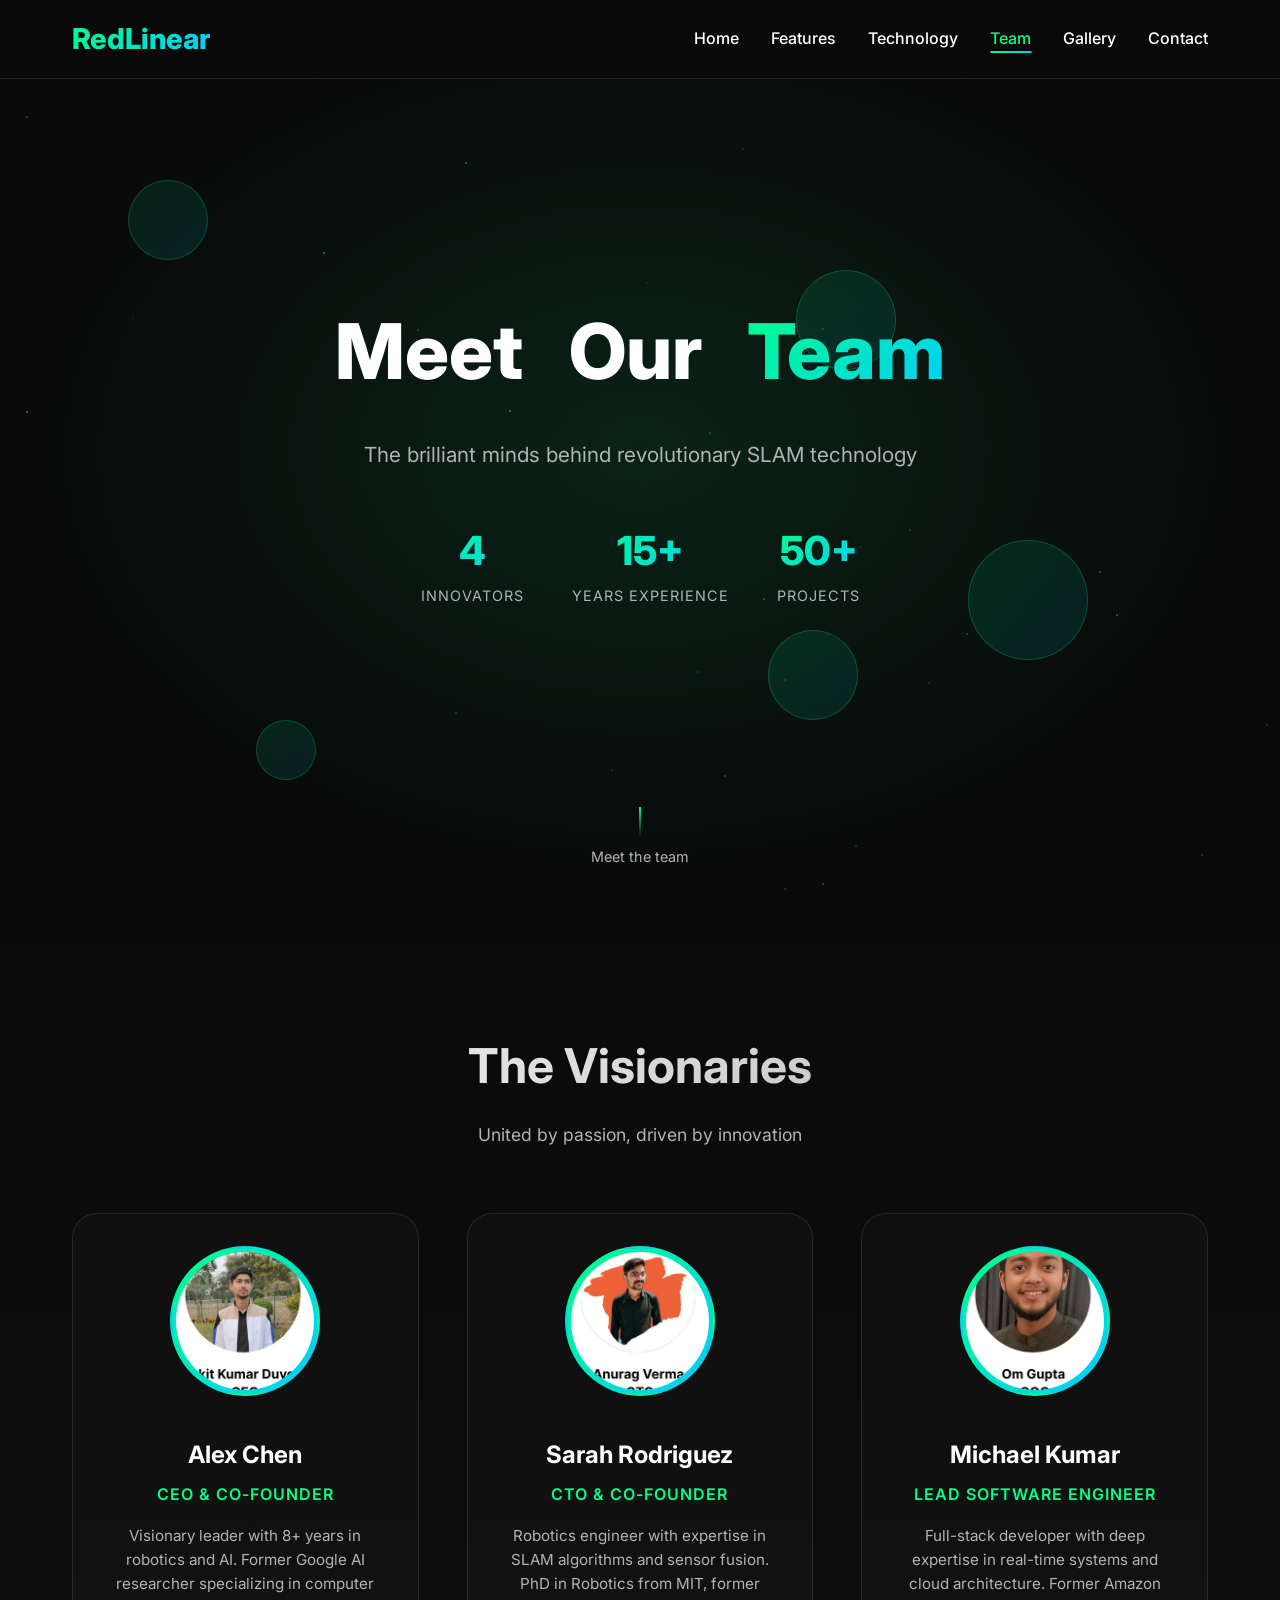
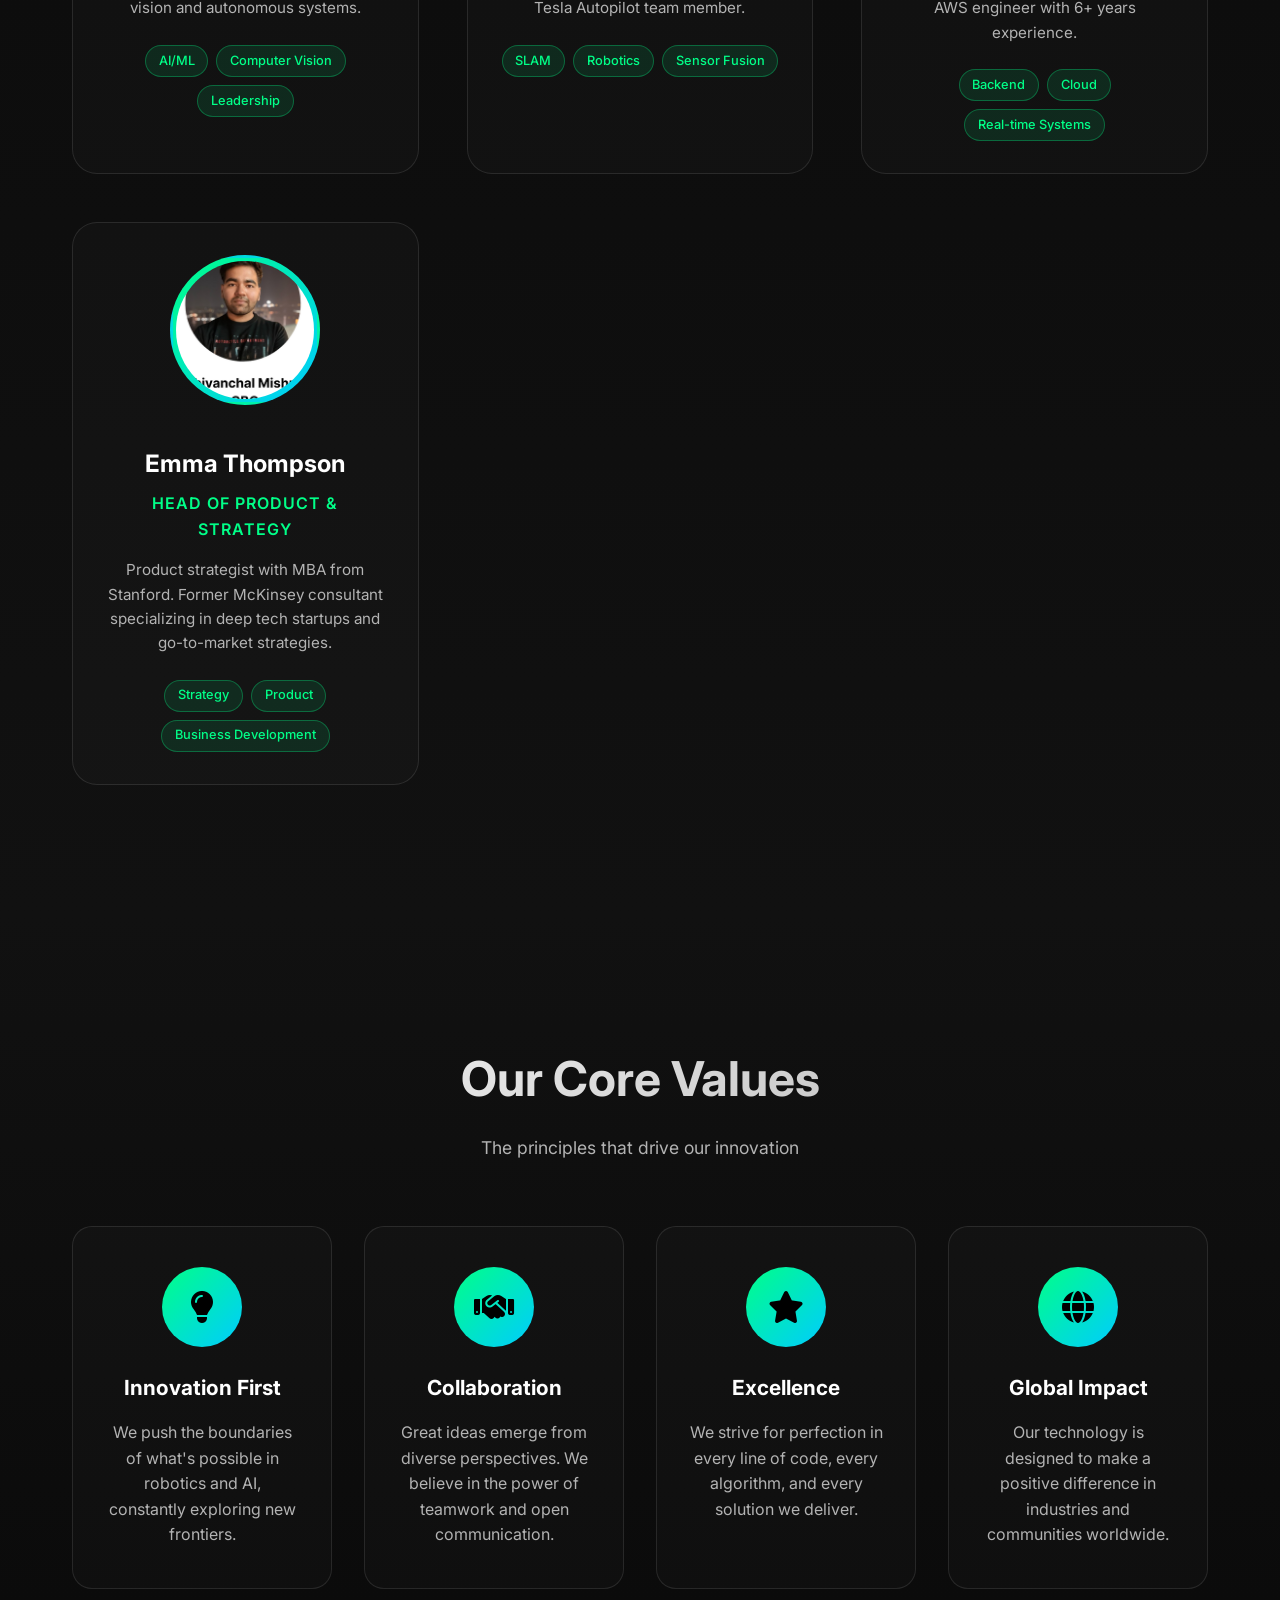
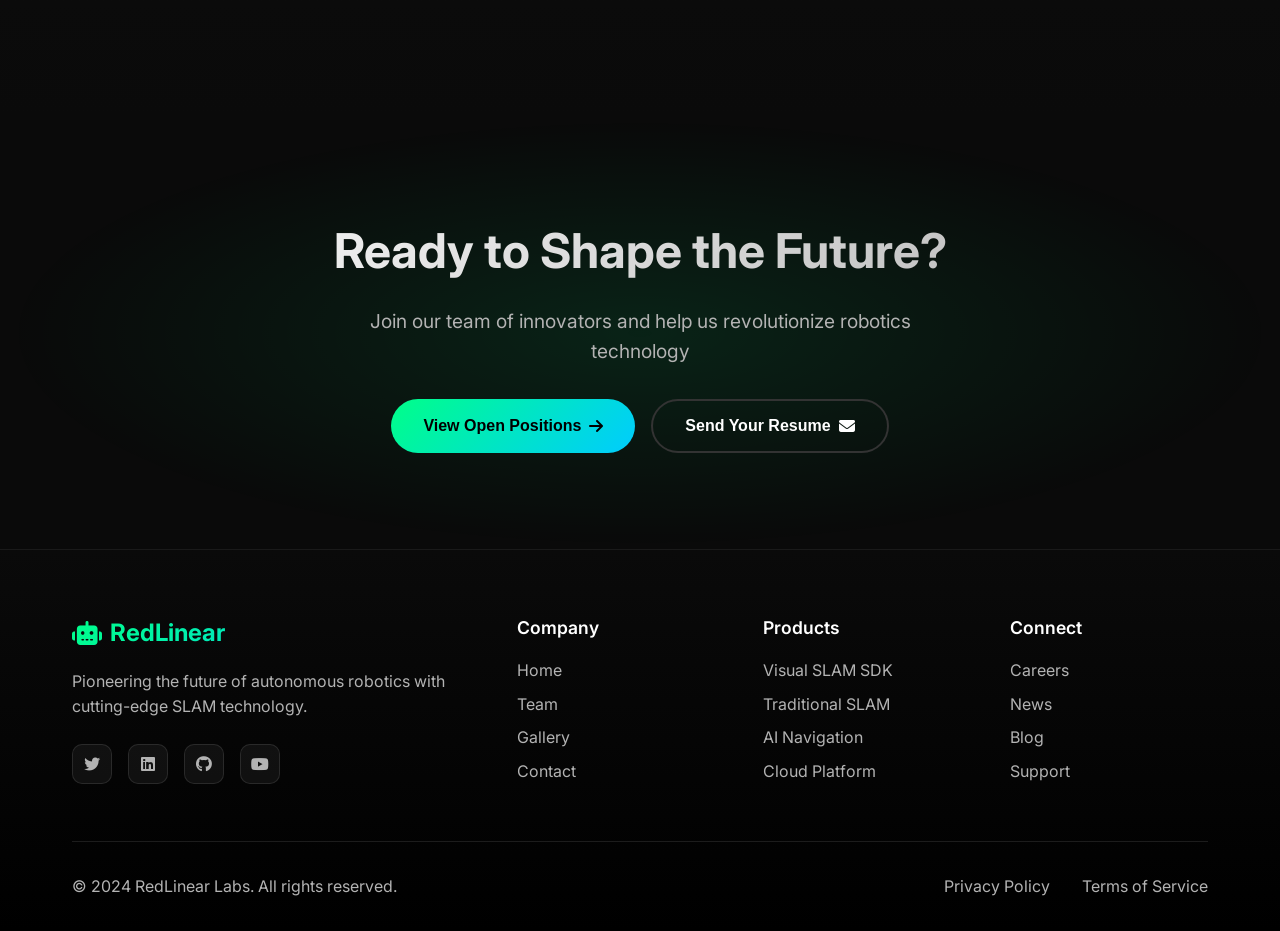
==== team.html @ 9c56c3aa "Add website" ====
<!DOCTYPE html>
<html lang="en">
<head>
    <meta charset="UTF-8">
    <meta name="viewport" content="width=device-width, initial-scale=1.0">
    <title>Our Team - RedLinear</title>
    <link rel="stylesheet" href="https://cdnjs.cloudflare.com/ajax/libs/font-awesome/6.4.0/css/all.min.css">
    <link href="https://fonts.googleapis.com/css2?family=Inter:wght@300;400;500;600;700;800&display=swap" rel="stylesheet">
    <link rel="stylesheet" href="./team-style.css">
</head>
<body>
    <!-- Navigation -->
    <nav class="navbar">
        <div class="nav-container">
            <div class="logo">
                RedLinear
            </div>
            <ul class="nav-menu">
                <li><a href="index.html">Home</a></li>
                <li><a href="index.html#features">Features</a></li>
                <li><a href="index.html#technology">Technology</a></li>
                <li><a href="team.html" class="active">Team</a></li>
                <li><a href="gallery.html">Gallery</a></li>
                <li><a href="index.html#contact">Contact</a></li>
            </ul>
            <div class="hamburger">
                <span></span>
                <span></span>
                <span></span>
            </div>
        </div>
    </nav>

    <!-- Hero Section -->
    <section class="team-hero">
        <div class="hero-background">
            <div class="floating-elements">
                <div class="element element-1"></div>
                <div class="element element-2"></div>
                <div class="element element-3"></div>
                <div class="element element-4"></div>
                <div class="element element-5"></div>
            </div>
        </div>
        <div class="container">
            <div class="hero-content">
                <h1 class="hero-title">
                    <span class="word">Meet</span>
                    <span class="word">Our</span>
                    <span class="word">Team</span>
                </h1>
                <p class="hero-subtitle">The brilliant minds behind revolutionary SLAM technology</p>
                <div class="hero-stats">
                    <div class="stat">
                        <span class="stat-number">4</span>
                        <span class="stat-label">Innovators</span>
                    </div>
                    <div class="stat">
                        <span class="stat-number">15+</span>
                        <span class="stat-label">Years Experience</span>
                    </div>
                    <div class="stat">
                        <span class="stat-number">50+</span>
                        <span class="stat-label">Projects</span>
                    </div>
                </div>
            </div>
        </div>
        <div class="scroll-indicator">
            <div class="scroll-line"></div>
            <span>Meet the team</span>
        </div>
    </section>

    <!-- Team Members Section -->
    <section class="team-members">
        <div class="container">
            <div class="section-header">
                <h2>The Visionaries</h2>
                <p>United by passion, driven by innovation</p>
            </div>

            <div class="team-grid">
                <!-- Team Member 1 -->
                <div class="member-card" data-member="1">
                    <div class="member-image">
                        <img src="./assets/Ankit.png" alt="Team Member 1">
                        <div class="member-overlay">
                            <div class="social-links">
                                <a href="#"><i class="fab fa-linkedin"></i></a>
                                <a href="#"><i class="fab fa-twitter"></i></a>
                                <a href="#"><i class="fab fa-github"></i></a>
                            </div>
                        </div>
                        <div class="floating-icons">
                            <i class="fas fa-code"></i>
                            <i class="fas fa-brain"></i>
                            <i class="fas fa-rocket"></i>
                        </div>
                    </div>
                    <div class="member-info">
                        <h3>Alex Chen</h3>
                        <p class="role">CEO & Co-Founder</p>
                        <p class="description">Visionary leader with 8+ years in robotics and AI. Former Google AI researcher specializing in computer vision and autonomous systems.</p>
                        <div class="skills">
                            <span class="skill">AI/ML</span>
                            <span class="skill">Computer Vision</span>
                            <span class="skill">Leadership</span>
                        </div>
                    </div>
                </div>

                <!-- Team Member 2 -->
                <div class="member-card" data-member="2">
                    <div class="member-image">
                        <img src="./assets/Anurag.png" alt="Team Member 2">
                        <div class="member-overlay">
                            <div class="social-links">
                                <a href="#"><i class="fab fa-linkedin"></i></a>
                                <a href="#"><i class="fab fa-twitter"></i></a>
                                <a href="#"><i class="fab fa-github"></i></a>
                            </div>
                        </div>
                        <div class="floating-icons">
                            <i class="fas fa-cogs"></i>
                            <i class="fas fa-microchip"></i>
                            <i class="fas fa-robot"></i>
                        </div>
                    </div>
                    <div class="member-info">
                        <h3>Sarah Rodriguez</h3>
                        <p class="role">CTO & Co-Founder</p>
                        <p class="description">Robotics engineer with expertise in SLAM algorithms and sensor fusion. PhD in Robotics from MIT, former Tesla Autopilot team member.</p>
                        <div class="skills">
                            <span class="skill">SLAM</span>
                            <span class="skill">Robotics</span>
                            <span class="skill">Sensor Fusion</span>
                        </div>
                    </div>
                </div>

                <!-- Team Member 3 -->
                <div class="member-card" data-member="3">
                    <div class="member-image">
                        <img src="./assets//om.png" alt="Team Member 3">
                        <div class="member-overlay">
                            <div class="social-links">
                                <a href="#"><i class="fab fa-linkedin"></i></a>
                                <a href="#"><i class="fab fa-twitter"></i></a>
                                <a href="#"><i class="fab fa-github"></i></a>
                            </div>
                        </div>
                        <div class="floating-icons">
                            <i class="fas fa-database"></i>
                            <i class="fas fa-cloud"></i>
                            <i class="fas fa-server"></i>
                        </div>
                    </div>
                    <div class="member-info">
                        <h3>Michael Kumar</h3>
                        <p class="role">Lead Software Engineer</p>
                        <p class="description">Full-stack developer with deep expertise in real-time systems and cloud architecture. Former Amazon AWS engineer with 6+ years experience.</p>
                        <div class="skills">
                            <span class="skill">Backend</span>
                            <span class="skill">Cloud</span>
                            <span class="skill">Real-time Systems</span>
                        </div>
                    </div>
                </div>

                <!-- Team Member 4 -->
                <div class="member-card" data-member="4">
                    <div class="member-image">
                        <img src="./assets/shivanchal.png" alt="Team Member 4">
                        <div class="member-overlay">
                            <div class="social-links">
                                <a href="#"><i class="fab fa-linkedin"></i></a>
                                <a href="#"><i class="fab fa-twitter"></i></a>
                                <a href="#"><i class="fab fa-github"></i></a>
                            </div>
                        </div>
                        <div class="floating-icons">
                            <i class="fas fa-chart-line"></i>
                            <i class="fas fa-users"></i>
                            <i class="fas fa-lightbulb"></i>
                        </div>
                    </div>
                    <div class="member-info">
                        <h3>Emma Thompson</h3>
                        <p class="role">Head of Product & Strategy</p>
                        <p class="description">Product strategist with MBA from Stanford. Former McKinsey consultant specializing in deep tech startups and go-to-market strategies.</p>
                        <div class="skills">
                            <span class="skill">Strategy</span>
                            <span class="skill">Product</span>
                            <span class="skill">Business Development</span>
                        </div>
                    </div>
                </div>
            </div>
        </div>
    </section>

    <!-- Team Values Section -->
    <section class="team-values">
        <div class="container">
            <div class="section-header">
                <h2>Our Core Values</h2>
                <p>The principles that drive our innovation</p>
            </div>
            
            <div class="values-grid">
                <div class="value-card">
                    <div class="value-icon">
                        <i class="fas fa-lightbulb"></i>
                    </div>
                    <h3>Innovation First</h3>
                    <p>We push the boundaries of what's possible in robotics and AI, constantly exploring new frontiers.</p>
                </div>
                
                <div class="value-card">
                    <div class="value-icon">
                        <i class="fas fa-handshake"></i>
                    </div>
                    <h3>Collaboration</h3>
                    <p>Great ideas emerge from diverse perspectives. We believe in the power of teamwork and open communication.</p>
                </div>
                
                <div class="value-card">
                    <div class="value-icon">
                        <i class="fas fa-star"></i>
                    </div>
                    <h3>Excellence</h3>
                    <p>We strive for perfection in every line of code, every algorithm, and every solution we deliver.</p>
                </div>
                
                <div class="value-card">
                    <div class="value-icon">
                        <i class="fas fa-globe"></i>
                    </div>
                    <h3>Global Impact</h3>
                    <p>Our technology is designed to make a positive difference in industries and communities worldwide.</p>
                </div>
            </div>
        </div>
    </section>

    <!-- Join Team Section -->
    <section class="join-team">
        <div class="container">
            <div class="join-content">
                <h2>Ready to Shape the Future?</h2>
                <p>Join our team of innovators and help us revolutionize robotics technology</p>
                <div class="join-buttons">
                    <button class="btn-primary">
                        <span>View Open Positions</span>
                        <i class="fas fa-arrow-right"></i>
                    </button>
                    <button class="btn-secondary">
                        <span>Send Your Resume</span>
                        <i class="fas fa-envelope"></i>
                    </button>
                </div>
            </div>
        </div>
    </section>

    <!-- Footer -->
    <footer class="footer">
        <div class="container">
            <div class="footer-content">
                <div class="footer-section">
                    <div class="footer-logo">
                        <i class="fas fa-robot"></i>
                        <span>RedLinear</span>
                    </div>
                    <p>Pioneering the future of autonomous robotics with cutting-edge SLAM technology.</p>
                    <div class="social-links">
                        <a href="#"><i class="fab fa-twitter"></i></a>
                        <a href="#"><i class="fab fa-linkedin"></i></a>
                        <a href="#"><i class="fab fa-github"></i></a>
                        <a href="#"><i class="fab fa-youtube"></i></a>
                    </div>
                </div>
                
                <div class="footer-section">
                    <h4>Company</h4>
                    <ul>
                        <li><a href="index.html">Home</a></li>
                        <li><a href="team.html">Team</a></li>
                        <li><a href="gallery.html">Gallery</a></li>
                        <li><a href="index.html#contact">Contact</a></li>
                    </ul>
                </div>
                
                <div class="footer-section">
                    <h4>Products</h4>
                    <ul>
                        <li><a href="#">Visual SLAM SDK</a></li>
                        <li><a href="#">Traditional SLAM</a></li>
                        <li><a href="#">AI Navigation</a></li>
                        <li><a href="#">Cloud Platform</a></li>
                    </ul>
                </div>
                
                <div class="footer-section">
                    <h4>Connect</h4>
                    <ul>
                        <li><a href="#">Careers</a></li>
                        <li><a href="#">News</a></li>
                        <li><a href="#">Blog</a></li>
                        <li><a href="#">Support</a></li>
                    </ul>
                </div>
            </div>
            
            <div class="footer-bottom">
                <p>&copy; 2024 RedLinear Labs. All rights reserved.</p>
                <div class="footer-links">
                    <a href="#">Privacy Policy</a>
                    <a href="#">Terms of Service</a>
                </div>
            </div>
        </div>
    </footer>

    <script src="./team-script.js"></script>
</body>
</html>
---- team-style.css ----
/* Reset and Base Styles */
* {
    margin: 0;
    padding: 0;
    box-sizing: border-box;
}

body {
    font-family: 'Inter', sans-serif;
    background: #0a0a0a;
    color: #ffffff;
    overflow-x: hidden;
    line-height: 1.6;
}

.container {
    max-width: 1200px;
    margin: 0 auto;
    padding: 0 2rem;
}

/* Navigation */
.navbar {
    position: fixed;
    top: 0;
    width: 100%;
    background: rgba(10, 10, 10, 0.95);
    backdrop-filter: blur(20px);
    z-index: 1000;
    padding: 1rem 0;
    transition: all 0.3s ease;
    border-bottom: 1px solid rgba(255, 255, 255, 0.1);
}

.nav-container {
    max-width: 1200px;
    margin: 0 auto;
    display: flex;
    justify-content: space-between;
    align-items: center;
    padding: 0 2rem;
}

.logo {
    font-size: 1.8rem;
    font-weight: 800;
    background: linear-gradient(135deg, #00ff88, #00ccff);
    -webkit-background-clip: text;
    -webkit-text-fill-color: transparent;
    background-clip: text;
    display: flex;
    align-items: center;
    gap: 0.5rem;
}

.nav-menu {
    display: flex;
    list-style: none;
    gap: 2rem;
}

.nav-menu a {
    color: #ffffff;
    text-decoration: none;
    font-weight: 500;
    transition: all 0.3s ease;
    position: relative;
}

.nav-menu a.active,
.nav-menu a:hover {
    color: #00ff88;
}

.nav-menu a::after {
    content: '';
    position: absolute;
    width: 0;
    height: 2px;
    bottom: -5px;
    left: 50%;
    background: linear-gradient(135deg, #00ff88, #00ccff);
    transition: all 0.3s ease;
    transform: translateX(-50%);
}

.nav-menu a.active::after,
.nav-menu a:hover::after {
    width: 100%;
}

.hamburger {
    display: none;
    flex-direction: column;
    cursor: pointer;
}

.hamburger span {
    width: 25px;
    height: 3px;
    background: #ffffff;
    margin: 3px 0;
    transition: 0.3s;
}

/* Team Hero Section */
.team-hero {
    min-height: 100vh;
    display: flex;
    align-items: center;
    position: relative;
    overflow: hidden;
    background: radial-gradient(ellipse at center, rgba(0, 255, 136, 0.1) 0%, transparent 70%);
}

.hero-background {
    position: absolute;
    top: 0;
    left: 0;
    width: 100%;
    height: 100%;
    z-index: -1;
}

.floating-elements {
    position: relative;
    width: 100%;
    height: 100%;
}

.element {
    position: absolute;
    background: linear-gradient(135deg, rgba(0, 255, 136, 0.1), rgba(0, 204, 255, 0.1));
    border: 1px solid rgba(0, 255, 136, 0.2);
    border-radius: 50%;
    animation: float 8s ease-in-out infinite;
}

.element-1 {
    width: 80px;
    height: 80px;
    top: 20%;
    left: 10%;
    animation-delay: 0s;
}

.element-2 {
    width: 120px;
    height: 120px;
    top: 60%;
    right: 15%;
    animation-delay: 2s;
}

.element-3 {
    width: 60px;
    height: 60px;
    top: 80%;
    left: 20%;
    animation-delay: 4s;
}

.element-4 {
    width: 100px;
    height: 100px;
    top: 30%;
    right: 30%;
    animation-delay: 1s;
}

.element-5 {
    width: 90px;
    height: 90px;
    top: 70%;
    left: 60%;
    animation-delay: 3s;
}

@keyframes float {
    0%, 100% { 
        transform: translateY(0px) rotate(0deg);
        opacity: 0.5;
    }
    50% { 
        transform: translateY(-30px) rotate(180deg);
        opacity: 0.8;
    }
}

.hero-content {
    text-align: center;
    z-index: 1;
}

.hero-title {
    font-size: clamp(3rem, 6vw, 5rem);
    font-weight: 800;
    margin-bottom: 1.5rem;
    perspective: 1000px;
}

.word {
    display: inline-block;
    margin: 0 0.2em;
    transform: rotateX(90deg);
    animation: flipIn 0.8s ease forwards;
}

.word:nth-child(1) { animation-delay: 0.2s; }
.word:nth-child(2) { animation-delay: 0.4s; }
.word:nth-child(3) { 
    animation-delay: 0.6s;
    background: linear-gradient(135deg, #00ff88, #00ccff);
    -webkit-background-clip: text;
    -webkit-text-fill-color: transparent;
    background-clip: text;
}

@keyframes flipIn {
    0% {
        transform: rotateX(90deg);
        opacity: 0;
    }
    100% {
        transform: rotateX(0deg);
        opacity: 1;
    }
}

.hero-subtitle {
    font-size: 1.3rem;
    color: #b3b3b3;
    margin-bottom: 3rem;
    opacity: 0;
    animation: slideUp 0.8s ease 1s forwards;
}

@keyframes slideUp {
    from {
        opacity: 0;
        transform: translateY(30px);
    }
    to {
        opacity: 1;
        transform: translateY(0);
    }
}

.hero-stats {
    display: flex;
    justify-content: center;
    gap: 3rem;
    margin-top: 2rem;
}

.stat {
    text-align: center;
    opacity: 0;
    animation: popIn 0.6s ease forwards;
}

.stat:nth-child(1) { animation-delay: 1.2s; }
.stat:nth-child(2) { animation-delay: 1.4s; }
.stat:nth-child(3) { animation-delay: 1.6s; }

@keyframes popIn {
    0% {
        opacity: 0;
        transform: scale(0.5);
    }
    70% {
        transform: scale(1.1);
    }
    100% {
        opacity: 1;
        transform: scale(1);
    }
}

.stat-number {
    display: block;
    font-size: 2.5rem;
    font-weight: 800;
    background: linear-gradient(135deg, #00ff88, #00ccff);
    -webkit-background-clip: text;
    -webkit-text-fill-color: transparent;
    background-clip: text;
}

.stat-label {
    color: #b3b3b3;
    font-size: 0.9rem;
    text-transform: uppercase;
    letter-spacing: 1px;
}

.scroll-indicator {
    position: absolute;
    bottom: 2rem;
    left: 50%;
    transform: translateX(-50%);
    display: flex;
    flex-direction: column;
    align-items: center;
    gap: 0.5rem;
    color: #b3b3b3;
    font-size: 0.9rem;
}

.scroll-line {
    width: 2px;
    height: 30px;
    background: linear-gradient(to bottom, #00ff88, transparent);
    animation: scrollPulse 2s ease-in-out infinite;
}

@keyframes scrollPulse {
    0%, 100% { opacity: 0.3; transform: scaleY(1); }
    50% { opacity: 1; transform: scaleY(1.2); }
}

/* Section Headers */
.section-header {
    text-align: center;
    margin-bottom: 4rem;
}

.section-header h2 {
    font-size: clamp(2rem, 4vw, 3rem);
    font-weight: 700;
    margin-bottom: 1rem;
    background: linear-gradient(135deg, #ffffff, #b3b3b3);
    -webkit-background-clip: text;
    -webkit-text-fill-color: transparent;
    background-clip: text;
}

.section-header p {
    font-size: 1.1rem;
    color: #b3b3b3;
    max-width: 600px;
    margin: 0 auto;
}

/* Team Members Section */
.team-members {
    padding: 8rem 0;
    background: linear-gradient(180deg, #0a0a0a 0%, #111111 100%);
}

.team-grid {
    display: grid;
    grid-template-columns: repeat(auto-fit, minmax(300px, 1fr));
    gap: 3rem;
}

.member-card {
    background: rgba(255, 255, 255, 0.02);
    border: 1px solid rgba(255, 255, 255, 0.1);
    border-radius: 25px;
    padding: 2rem;
    position: relative;
    overflow: hidden;
    transition: all 0.5s ease;
    cursor: pointer;
    transform: translateY(0);
}

.member-card::before {
    content: '';
    position: absolute;
    top: 0;
    left: 0;
    right: 0;
    bottom: 0;
    background: linear-gradient(135deg, rgba(0, 255, 136, 0.1), rgba(0, 204, 255, 0.1));
    opacity: 0;
    transition: opacity 0.5s ease;
    z-index: 1;
}

.member-card:hover::before {
    opacity: 1;
}

.member-card:hover {
    transform: translateY(-20px) rotateY(5deg);
    border-color: rgba(0, 255, 136, 0.3);
    box-shadow: 0 25px 80px rgba(0, 255, 136, 0.2);
}

.member-image {
    position: relative;
    text-align: center;
    margin-bottom: 2rem;
    z-index: 2;
}

.member-image img {
    width: 150px;
    height: 150px;
    border-radius: 50%;
    object-fit: cover;
    border: 3px solid transparent;
    background: linear-gradient(135deg, #00ff88, #00ccff);
    padding: 3px;
    transition: all 0.5s ease;
}

.member-card:hover .member-image img {
    transform: scale(1.1) rotate(5deg);
}

.member-overlay {
    position: absolute;
    top: 50%;
    left: 50%;
    transform: translate(-50%, -50%);
    width: 150px;
    height: 150px;
    background: rgba(0, 0, 0, 0.8);
    border-radius: 50%;
    display: flex;
    align-items: center;
    justify-content: center;
    opacity: 0;
    transition: all 0.3s ease;
}

.member-card:hover .member-overlay {
    opacity: 1;
}

.social-links {
    display: flex;
    gap: 1rem;
}

.social-links a {
    width: 40px;
    height: 40px;
    background: rgba(255, 255, 255, 0.1);
    border: 1px solid rgba(255, 255, 255, 0.2);
    border-radius: 50%;
    display: flex;
    align-items: center;
    justify-content: center;
    color: #ffffff;
    text-decoration: none;
    transition: all 0.3s ease;
    transform: scale(0);
    animation: popInSocial 0.3s ease forwards;
}

.social-links a:nth-child(1) { animation-delay: 0.1s; }
.social-links a:nth-child(2) { animation-delay: 0.2s; }
.social-links a:nth-child(3) { animation-delay: 0.3s; }

@keyframes popInSocial {
    to { transform: scale(1); }
}

.social-links a:hover {
    background: linear-gradient(135deg, #00ff88, #00ccff);
    color: #000;
    transform: scale(1.1);
}

.floating-icons {
    position: absolute;
    top: 0;
    left: 0;
    width: 100%;
    height: 100%;
    pointer-events: none;
}

.floating-icons i {
    position: absolute;
    color: rgba(0, 255, 136, 0.3);
    font-size: 1.2rem;
    opacity: 0;
    transition: all 0.5s ease;
}

.floating-icons i:nth-child(1) {
    top: 20%;
    left: 20%;
    animation: floatIcon 3s ease-in-out infinite;
}

.floating-icons i:nth-child(2) {
    top: 30%;
    right: 15%;
    animation: floatIcon 3s ease-in-out infinite 1s;
}

.floating-icons i:nth-child(3) {
    bottom: 25%;
    left: 15%;
    animation: floatIcon 3s ease-in-out infinite 2s;
}

.member-card:hover .floating-icons i {
    opacity: 1;
}

@keyframes floatIcon {
    0%, 100% { transform: translateY(0px); }
    50% { transform: translateY(-10px); }
}

.member-info {
    text-align: center;
    position: relative;
    z-index: 2;
}

.member-info h3 {
    font-size: 1.5rem;
    font-weight: 700;
    margin-bottom: 0.5rem;
    color: #ffffff;
}

.role {
    font-size: 1rem;
    color: #00ff88;
    font-weight: 600;
    margin-bottom: 1rem;
    text-transform: uppercase;
    letter-spacing: 1px;
}

.description {
    color: #b3b3b3;
    line-height: 1.6;
    margin-bottom: 1.5rem;
    font-size: 0.95rem;
}

.skills {
    display: flex;
    flex-wrap: wrap;
    gap: 0.5rem;
    justify-content: center;
}

.skill {
    background: rgba(0, 255, 136, 0.1);
    border: 1px solid rgba(0, 255, 136, 0.3);
    color: #00ff88;
    padding: 0.3rem 0.8rem;
    border-radius: 20px;
    font-size: 0.8rem;
    font-weight: 500;
    transition: all 0.3s ease;
}

.member-card:hover .skill {
    background: rgba(0, 255, 136, 0.2);
    transform: translateY(-2px);
}

/* Team Values Section */
.team-values {
    padding: 8rem 0;
    background: linear-gradient(180deg, #111111 0%, #0a0a0a 100%);
}

.values-grid {
    display: grid;
    grid-template-columns: repeat(auto-fit, minmax(250px, 1fr));
    gap: 2rem;
}

.value-card {
    background: rgba(255, 255, 255, 0.02);
    border: 1px solid rgba(255, 255, 255, 0.1);
    border-radius: 20px;
    padding: 2.5rem 2rem;
    text-align: center;
    position: relative;
    overflow: hidden;
    transition: all 0.5s ease;
    cursor: pointer;
}

.value-card::before {
    content: '';
    position: absolute;
    top: 0;
    left: -100%;
    width: 100%;
    height: 100%;
    background: linear-gradient(90deg, transparent, rgba(0, 255, 136, 0.1), transparent);
    transition: left 0.8s ease;
}

.value-card:hover::before {
    left: 100%;
}

.value-card:hover {
    transform: translateY(-10px) scale(1.02);
    border-color: rgba(0, 255, 136, 0.3);
    box-shadow: 0 20px 60px rgba(0, 255, 136, 0.15);
}

.value-icon {
    width: 80px;
    height: 80px;
    background: linear-gradient(135deg, #00ff88, #00ccff);
    border-radius: 50%;
    display: flex;
    align-items: center;
    justify-content: center;
    margin: 0 auto 1.5rem;
    transition: all 0.5s ease;
    position: relative;
    z-index: 2;
}

.value-card:hover .value-icon {
    transform: rotateY(360deg) scale(1.1);
}

.value-icon i {
    font-size: 2rem;
    color: #000;
}

.value-card h3 {
    font-size: 1.3rem;
    font-weight: 700;
    margin-bottom: 1rem;
    color: #ffffff;
    position: relative;
    z-index: 2;
}

.value-card p {
    color: #b3b3b3;
    line-height: 1.6;
    position: relative;
    z-index: 2;
}

/* Join Team Section */
.join-team {
    padding: 6rem 0;
    background: radial-gradient(ellipse at center, rgba(0, 255, 136, 0.1) 0%, transparent 70%);
    text-align: center;
}

.join-content h2 {
    font-size: clamp(2rem, 4vw, 3rem);
    font-weight: 700;
    margin-bottom: 1rem;
    background: linear-gradient(135deg, #ffffff, #b3b3b3);
    -webkit-background-clip: text;
    -webkit-text-fill-color: transparent;
    background-clip: text;
}

.join-content p {
    font-size: 1.2rem;
    color: #b3b3b3;
    margin-bottom: 2rem;
    max-width: 600px;
    margin-left: auto;
    margin-right: auto;
}

.join-buttons {
    display: flex;
    gap: 1rem;
    justify-content: center;
    flex-wrap: wrap;
}

.btn-primary, .btn-secondary {
    padding: 1rem 2rem;
    border: none;
    border-radius: 50px;
    font-size: 1rem;
    font-weight: 600;
    cursor: pointer;
    display: flex;
    align-items: center;
    gap: 0.5rem;
    transition: all 0.3s ease;
    position: relative;
    overflow: hidden;
}

.btn-primary {
    background: linear-gradient(135deg, #00ff88, #00ccff);
    color: #000;
}

.btn-primary::before {
    content: '';
    position: absolute;
    top: 0;
    left: -100%;
    width: 100%;
    height: 100%;
    background: linear-gradient(135deg, #00ccff, #00ff88);
    transition: left 0.3s ease;
    z-index: -1;
}

.btn-primary:hover::before {
    left: 0;
}

.btn-primary:hover {
    transform: translateY(-3px) scale(1.05);
}

.btn-secondary {
    background: transparent;
    border: 2px solid #333;
    color: #ffffff;
}

.btn-secondary:hover {
    border-color: #00ff88;
    transform: translateY(-3px) scale(1.05);
    box-shadow: 0 10px 30px rgba(0, 255, 136, 0.3);
}

/* Footer */
.footer {
    background: linear-gradient(180deg, #0a0a0a 0%, #000000 100%);
    padding: 4rem 0 2rem;
    border-top: 1px solid rgba(255, 255, 255, 0.1);
}

.footer-content {
    display: grid;
    grid-template-columns: 2fr 1fr 1fr 1fr;
    gap: 3rem;
    margin-bottom: 3rem;
}

.footer-logo {
    display: flex;
    align-items: center;
    gap: 0.5rem;
    font-size: 1.5rem;
    font-weight: 700;
    background: linear-gradient(135deg, #00ff88, #00ccff);
    -webkit-background-clip: text;
    -webkit-text-fill-color: transparent;
    background-clip: text;
    margin-bottom: 1rem;
}

.footer-section p {
    color: #b3b3b3;
    line-height: 1.6;
    margin-bottom: 1.5rem;
}

.footer-section h4 {
    font-size: 1.1rem;
    font-weight: 600;
    margin-bottom: 1rem;
    color: #ffffff;
}

.footer-section ul {
    list-style: none;
}

.footer-section ul li {
    margin-bottom: 0.5rem;
}

.footer-section ul li a {
    color: #b3b3b3;
    text-decoration: none;
    transition: color 0.3s ease;
}

.footer-section ul li a:hover {
    color: #00ff88;
}

.social-links {
    display: flex;
    gap: 1rem;
}

.footer .social-links a {
    width: 40px;
    height: 40px;
    background: rgba(255, 255, 255, 0.05);
    border: 1px solid rgba(255, 255, 255, 0.1);
    border-radius: 10px;
    display: flex;
    align-items: center;
    justify-content: center;
    color: #b3b3b3;
    text-decoration: none;
    transition: all 0.3s ease;
}

.footer .social-links a:hover {
    background: rgba(0, 255, 136, 0.1);
    border-color: #00ff88;
    color: #00ff88;
    transform: translateY(-2px);
}

.footer-bottom {
    border-top: 1px solid rgba(255, 255, 255, 0.1);
    padding-top: 2rem;
    display: flex;
    justify-content: space-between;
    align-items: center;
    color: #b3b3b3;
}

.footer-links {
    display: flex;
    gap: 2rem;
}

.footer-links a {
    color: #b3b3b3;
    text-decoration: none;
    transition: color 0.3s ease;
}

.footer-links a:hover {
    color: #00ff88;
}

/* Responsive Design */
@media (max-width: 768px) {
    .nav-menu {
        display: none;
        position: fixed;
        top: 70px;
        left: 0;
        width: 100%;
        height: calc(100vh - 70px);
        background: rgba(10, 10, 10, 0.98);
        backdrop-filter: blur(20px);
        flex-direction: column;
        justify-content: start;
        align-items: center;
        padding-top: 2rem;
    }
    
    .nav-menu.active {
        display: flex;
    }
    
    .nav-menu li {
        margin: 1rem 0;
    }
    
    .hamburger {
        display: flex;
    }
    
    .hamburger.active span:nth-child(1) {
        transform: rotate(-45deg) translate(-5px, 6px);
    }
    
    .hamburger.active span:nth-child(2) {
        opacity: 0;
    }
    
    .hamburger.active span:nth-child(3) {
        transform: rotate(45deg) translate(-5px, -6px);
    }
    
    .hero-stats {
        flex-direction: column;
        gap: 1.5rem;
    }
    
    .team-grid {
        grid-template-columns: 1fr;
    }
    
    .values-grid {
        grid-template-columns: 1fr;
    }
    
    .join-buttons {
        flex-direction: column;
        align-items: center;
    }
    
    .footer-content {
        grid-template-columns: 1fr;
        text-align: center;
    }
    
    .footer-bottom {
        flex-direction: column;
        gap: 1rem;
        text-align: center;
    }
}

@media (max-width: 480px) {
    .container {
        padding: 0 1rem;
    }
    
    .nav-container {
        padding: 0 1rem;
    }
    
    .member-card {
        padding: 1.5rem;
    }
    
    .value-card {
        padding: 2rem 1.5rem;
    }
}

/* Custom Animations */
.animate-in {
    opacity: 0;
    transform: translateY(30px);
    transition: all 0.6s ease;
}

.animate-in.visible {
    opacity: 1;
    transform: translateY(0);
}

.bounce-in {
    animation: bounceIn 0.8s ease;
}

@keyframes bounceIn {
    0% {
        opacity: 0;
        transform: scale(0.3);
    }
    50% {
        opacity: 1;
        transform: scale(1.05);
    }
    70% {
        transform: scale(0.9);
    }
    100% {
        opacity: 1;
        transform: scale(1);
    }
}

.slide-in-left {
    opacity: 0;
    transform: translateX(-50px);
    transition: all 0.6s ease;
}

.slide-in-left.visible {
    opacity: 1;
    transform: translateX(0);
}

.slide-in-right {
    opacity: 0;
    transform: translateX(50px);
    transition: all 0.6s ease;
}

.slide-in-right.visible {
    opacity: 1;
    transform: translateX(0);
}

.rotate-in {
    opacity: 0;
    transform: rotate(-180deg) scale(0.5);
    transition: all 0.8s ease;
}

.rotate-in.visible {
    opacity: 1;
    transform: rotate(0deg) scale(1);
}
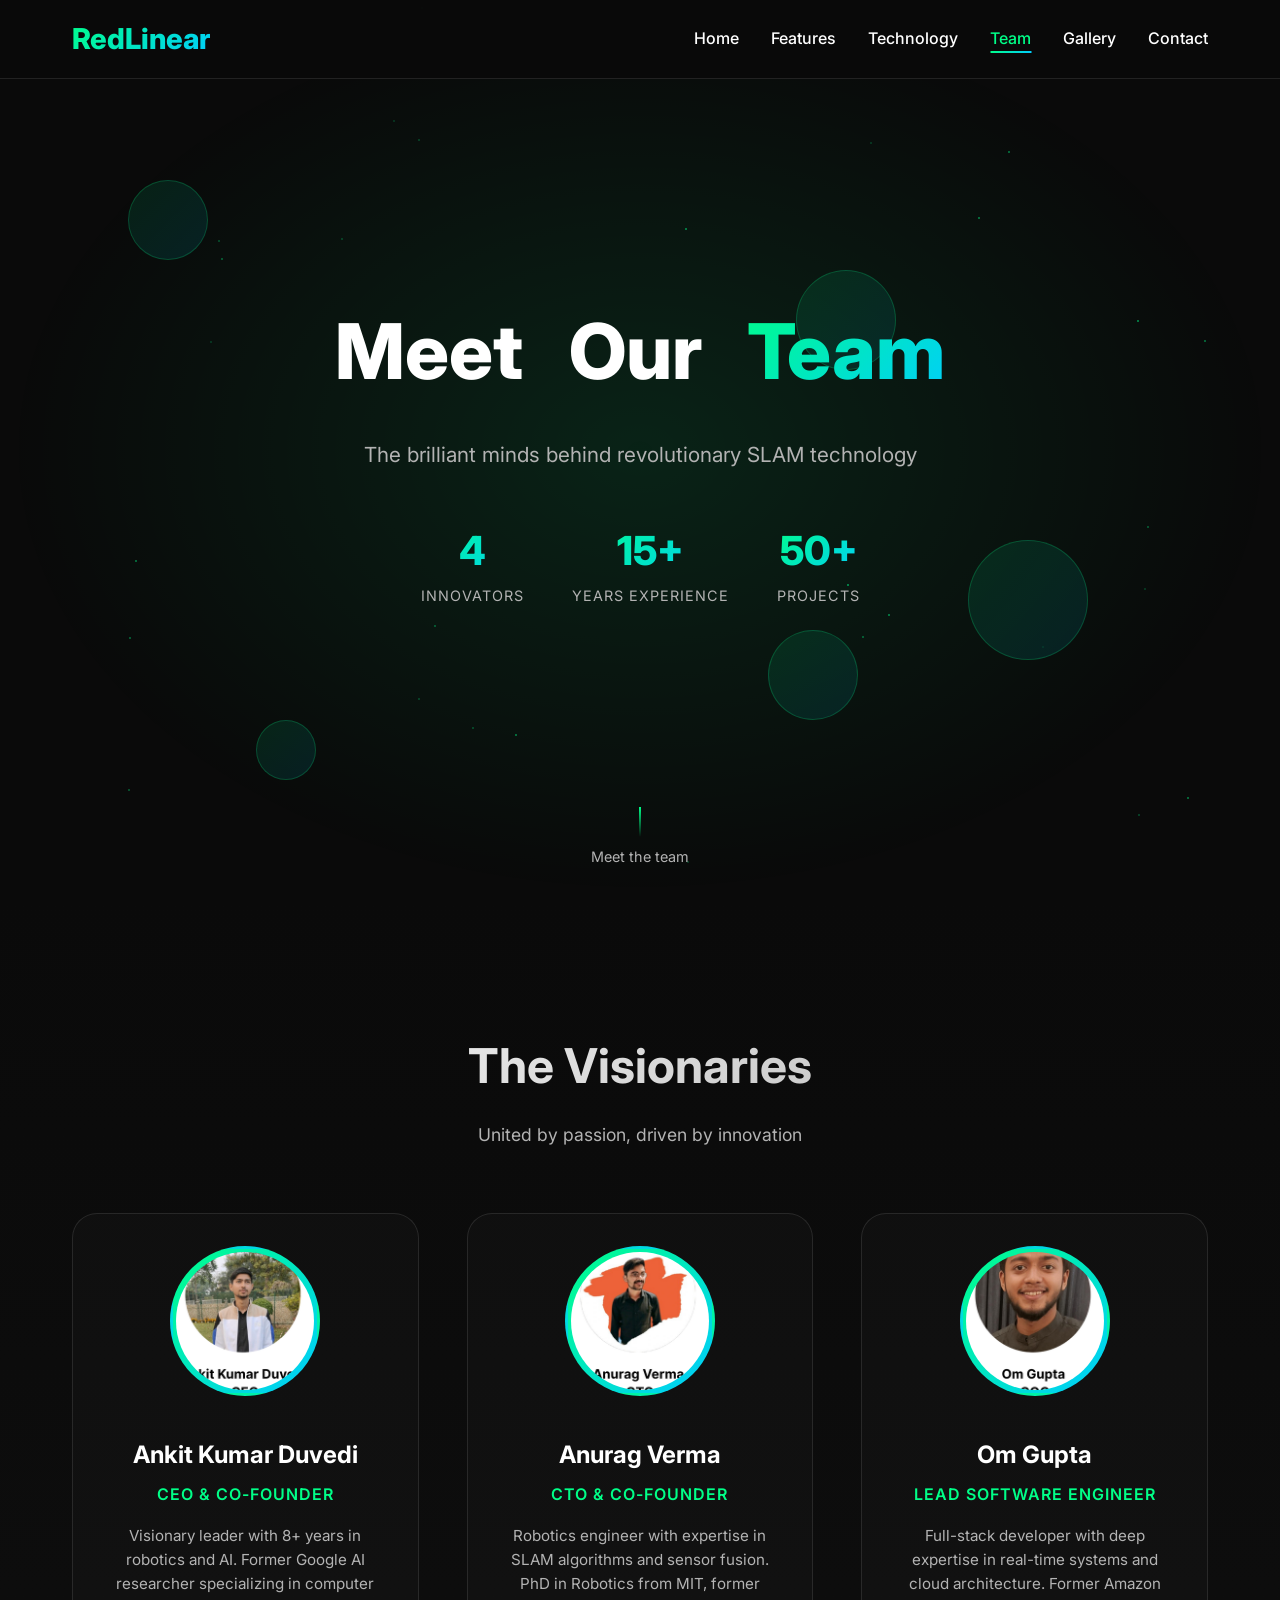
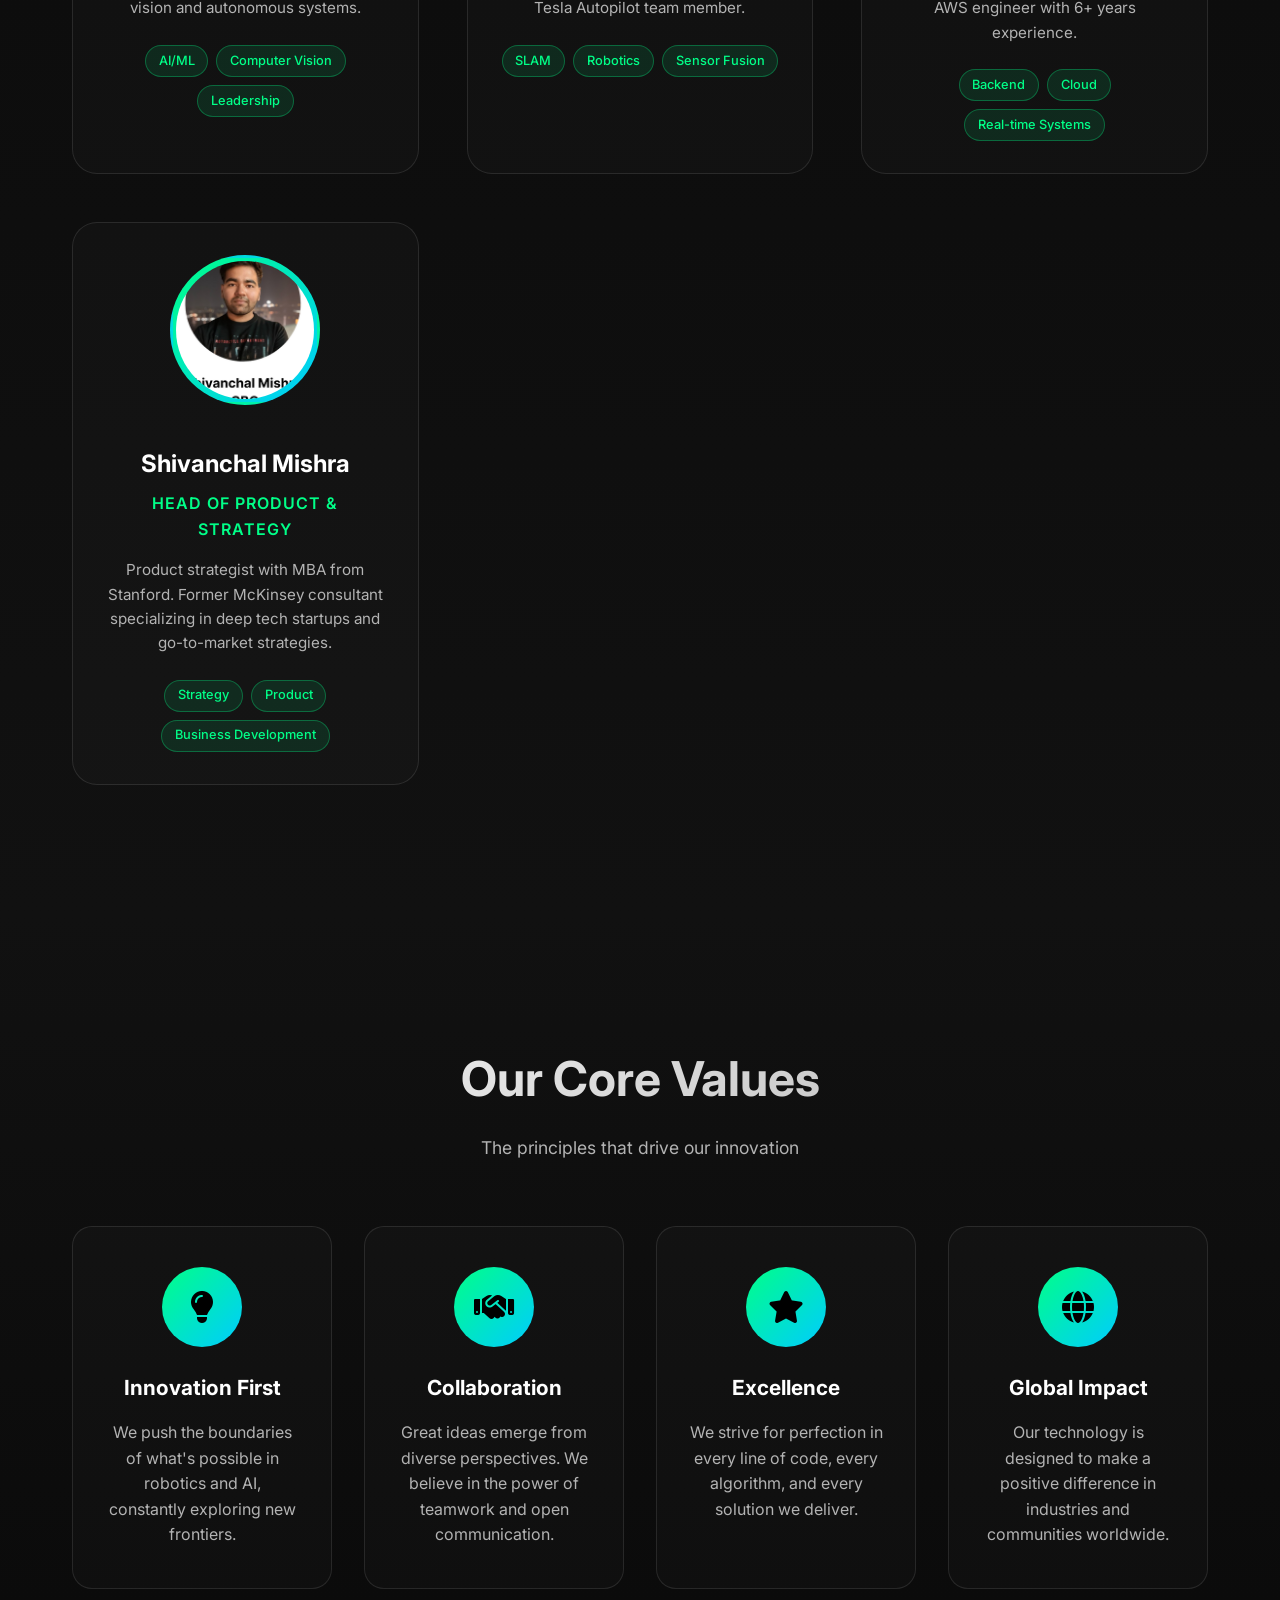
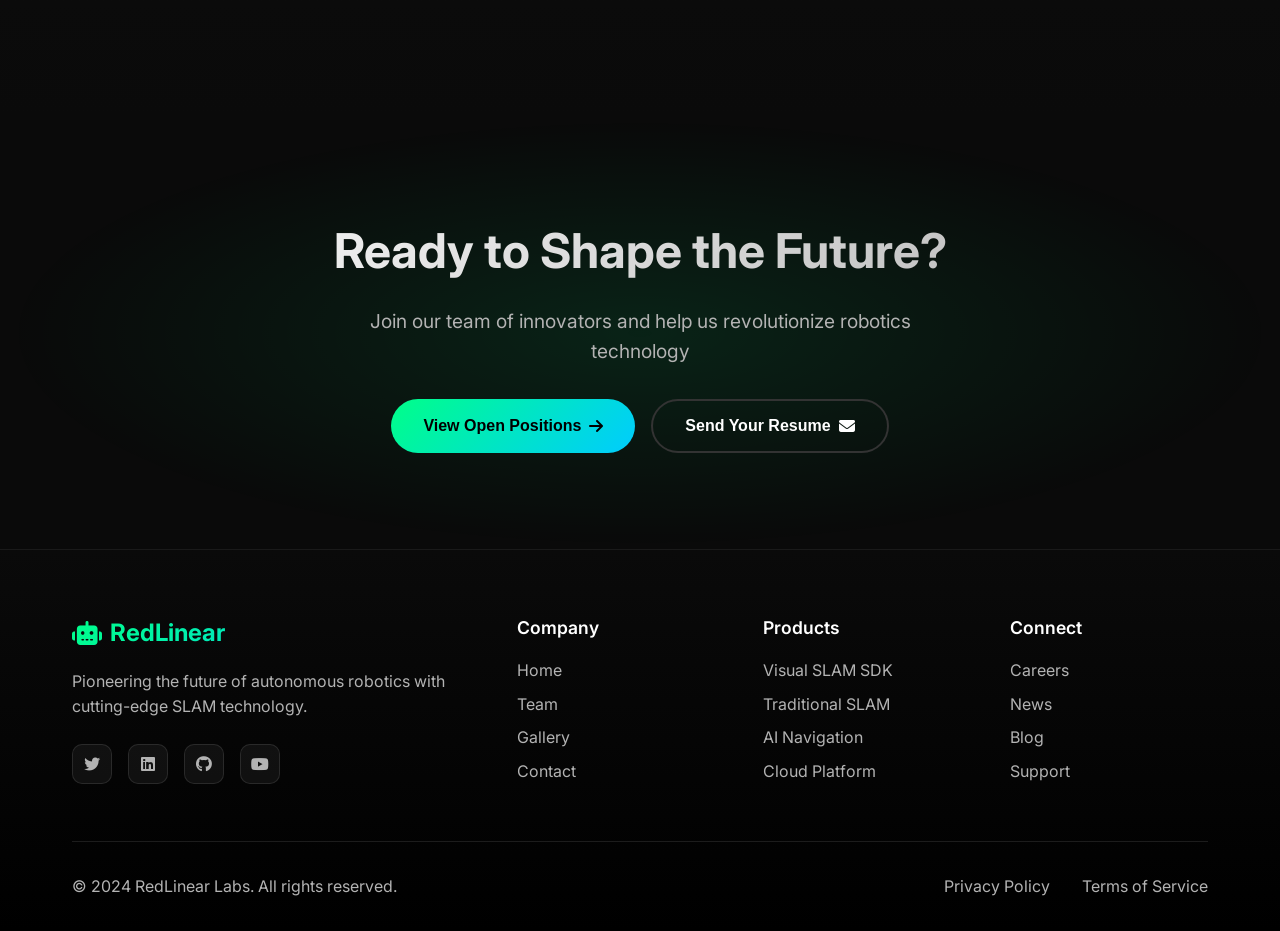
==== commit 240dfaaf: "Add website" ====
--- a/team.html
+++ b/team.html
@@ -99,7 +99,7 @@
                         </div>
                     </div>
                     <div class="member-info">
-                        <h3>Alex Chen</h3>
+                        <h3>Ankit Kumar Duvedi</h3>
                         <p class="role">CEO & Co-Founder</p>
                         <p class="description">Visionary leader with 8+ years in robotics and AI. Former Google AI researcher specializing in computer vision and autonomous systems.</p>
                         <div class="skills">
@@ -128,7 +128,7 @@
                         </div>
                     </div>
                     <div class="member-info">
-                        <h3>Sarah Rodriguez</h3>
+                        <h3>Anurag Verma</h3>
                         <p class="role">CTO & Co-Founder</p>
                         <p class="description">Robotics engineer with expertise in SLAM algorithms and sensor fusion. PhD in Robotics from MIT, former Tesla Autopilot team member.</p>
                         <div class="skills">
@@ -157,7 +157,7 @@
                         </div>
                     </div>
                     <div class="member-info">
-                        <h3>Michael Kumar</h3>
+                        <h3>Om Gupta</h3>
                         <p class="role">Lead Software Engineer</p>
                         <p class="description">Full-stack developer with deep expertise in real-time systems and cloud architecture. Former Amazon AWS engineer with 6+ years experience.</p>
                         <div class="skills">
@@ -186,7 +186,7 @@
                         </div>
                     </div>
                     <div class="member-info">
-                        <h3>Emma Thompson</h3>
+                        <h3>Shivanchal Mishra</h3>
                         <p class="role">Head of Product & Strategy</p>
                         <p class="description">Product strategist with MBA from Stanford. Former McKinsey consultant specializing in deep tech startups and go-to-market strategies.</p>
                         <div class="skills">
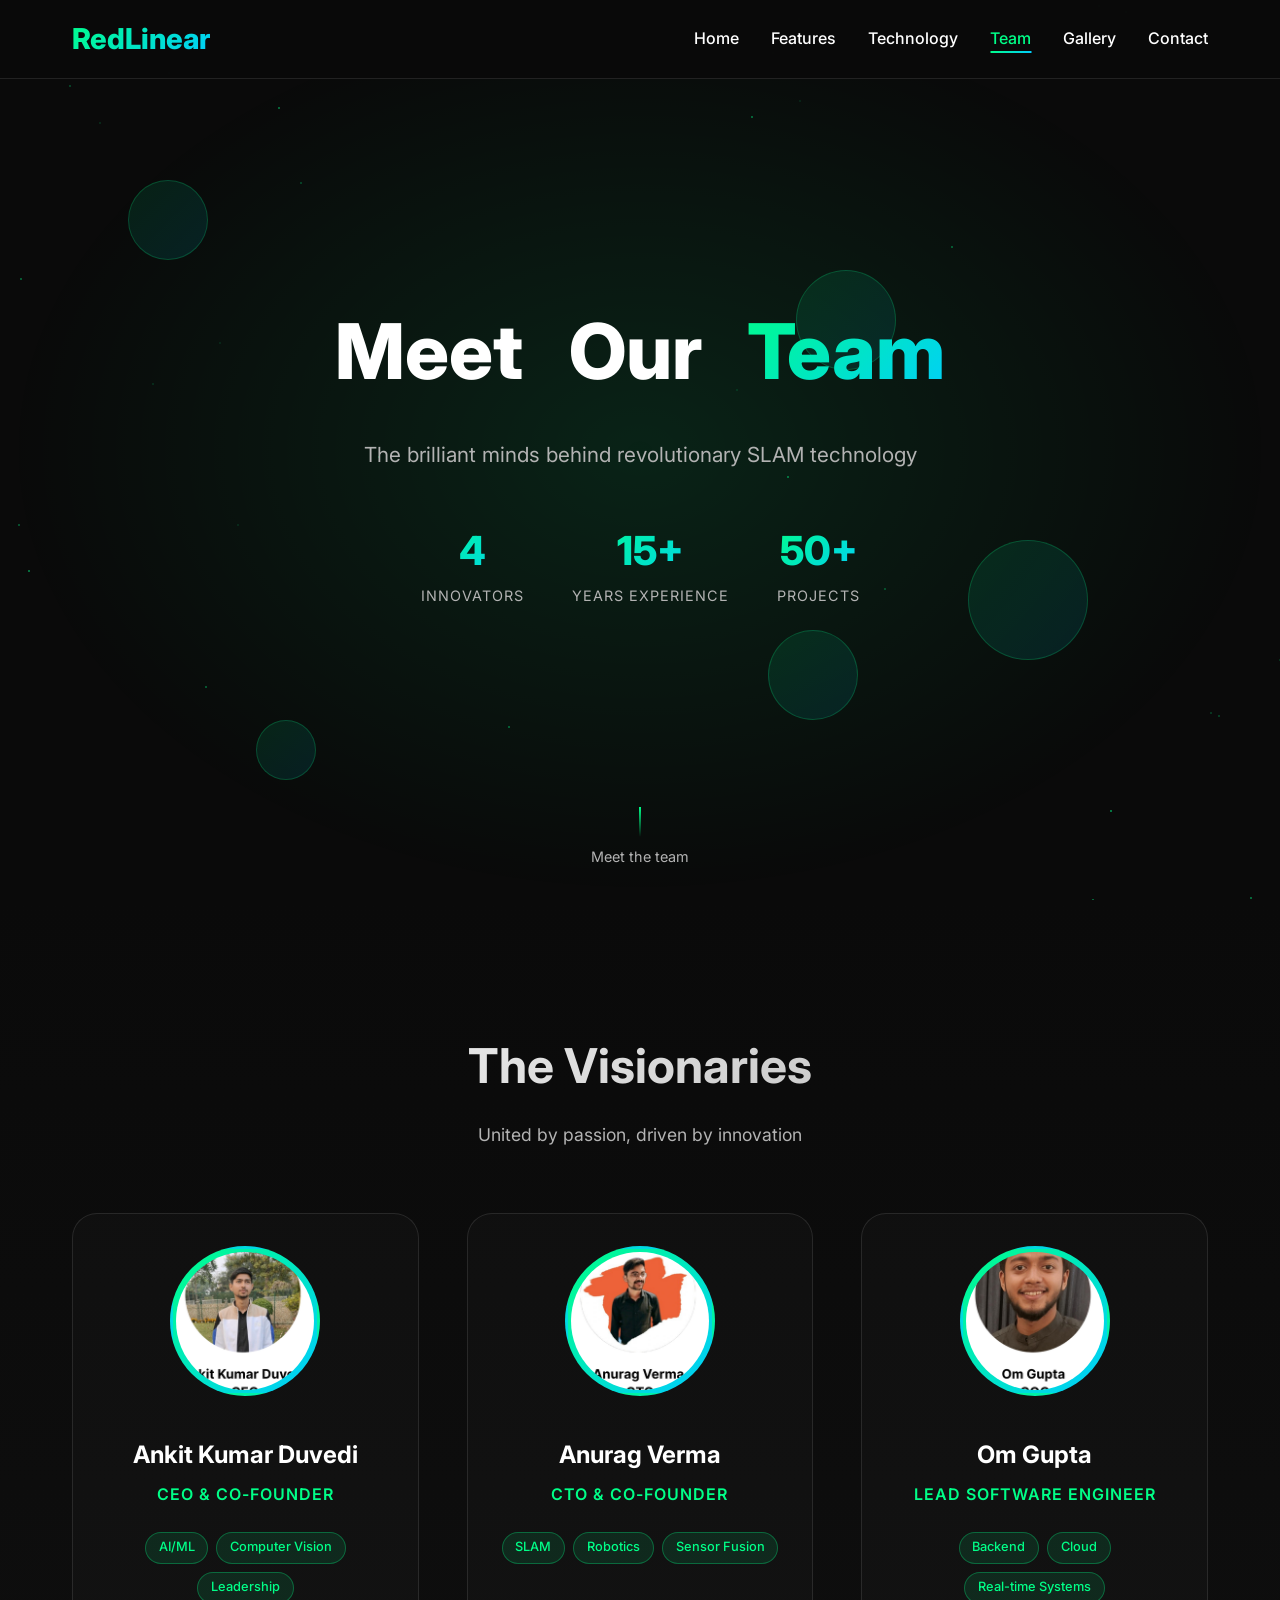
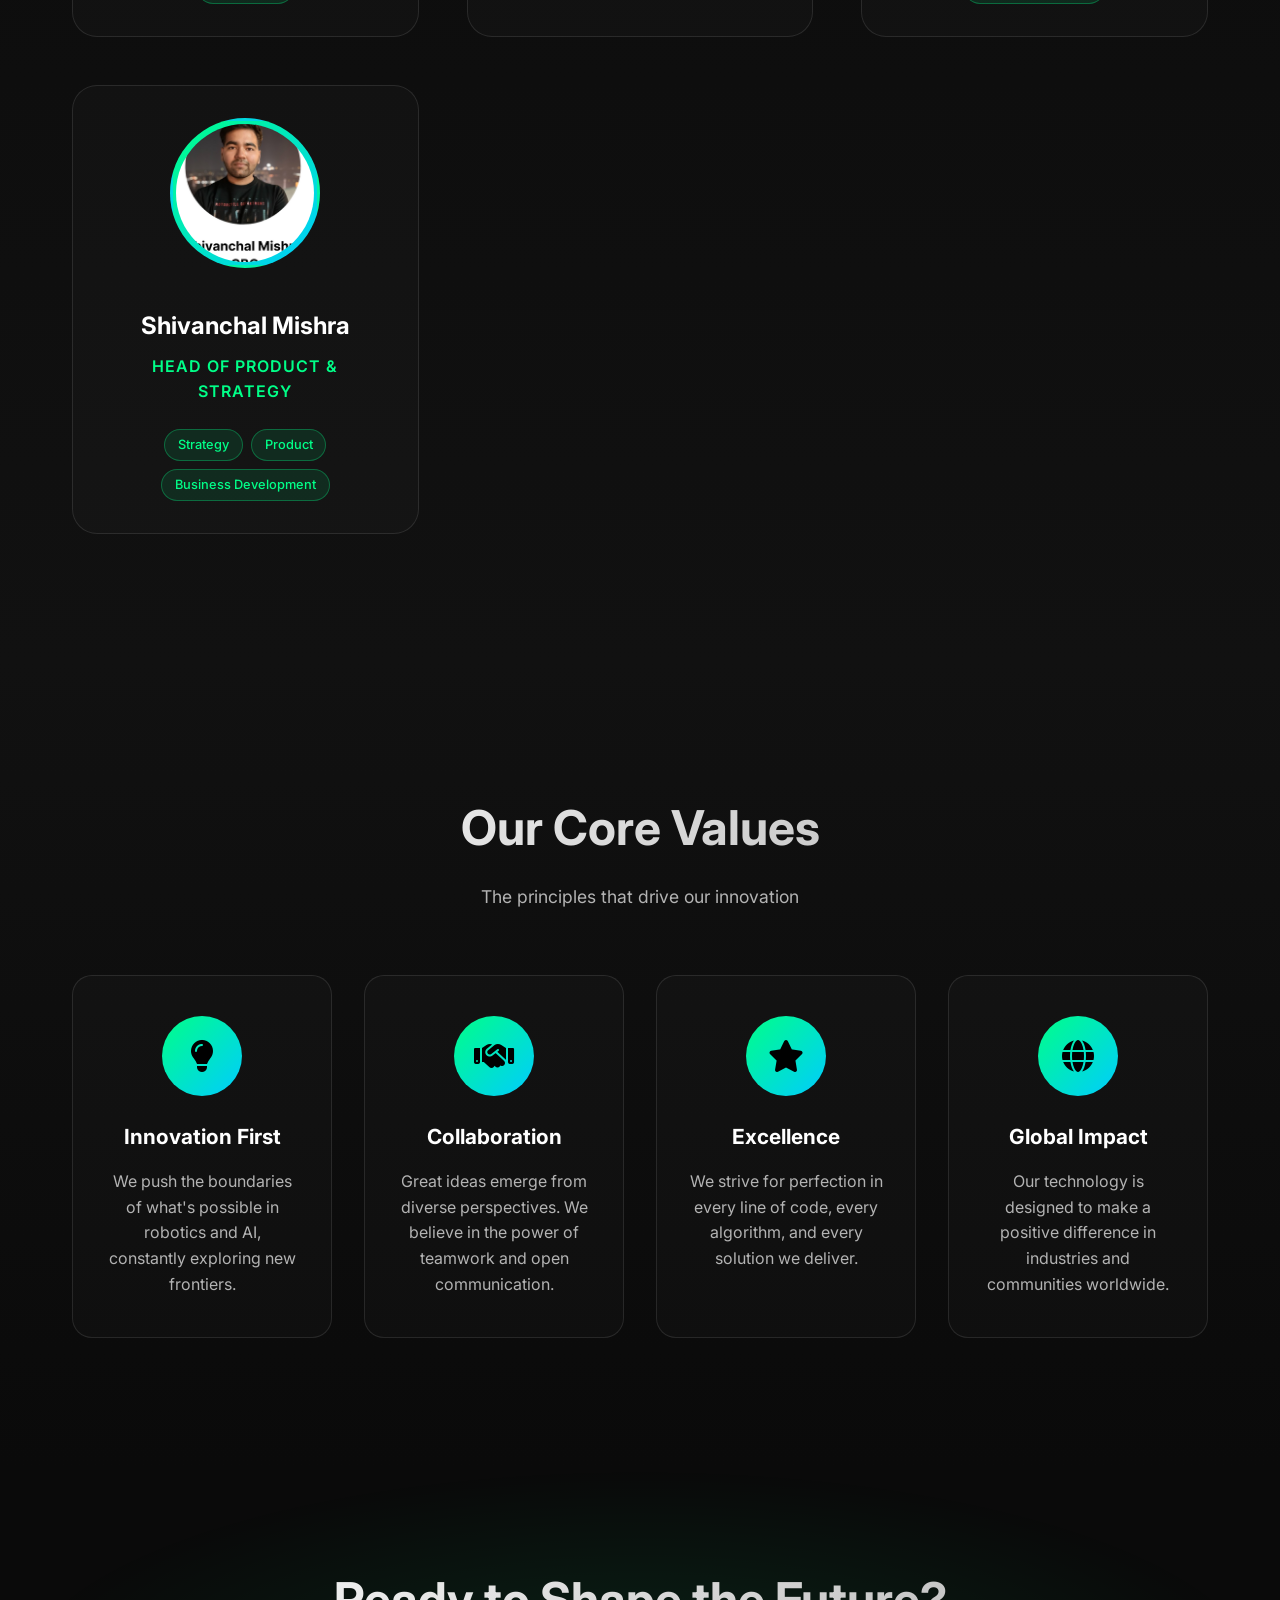
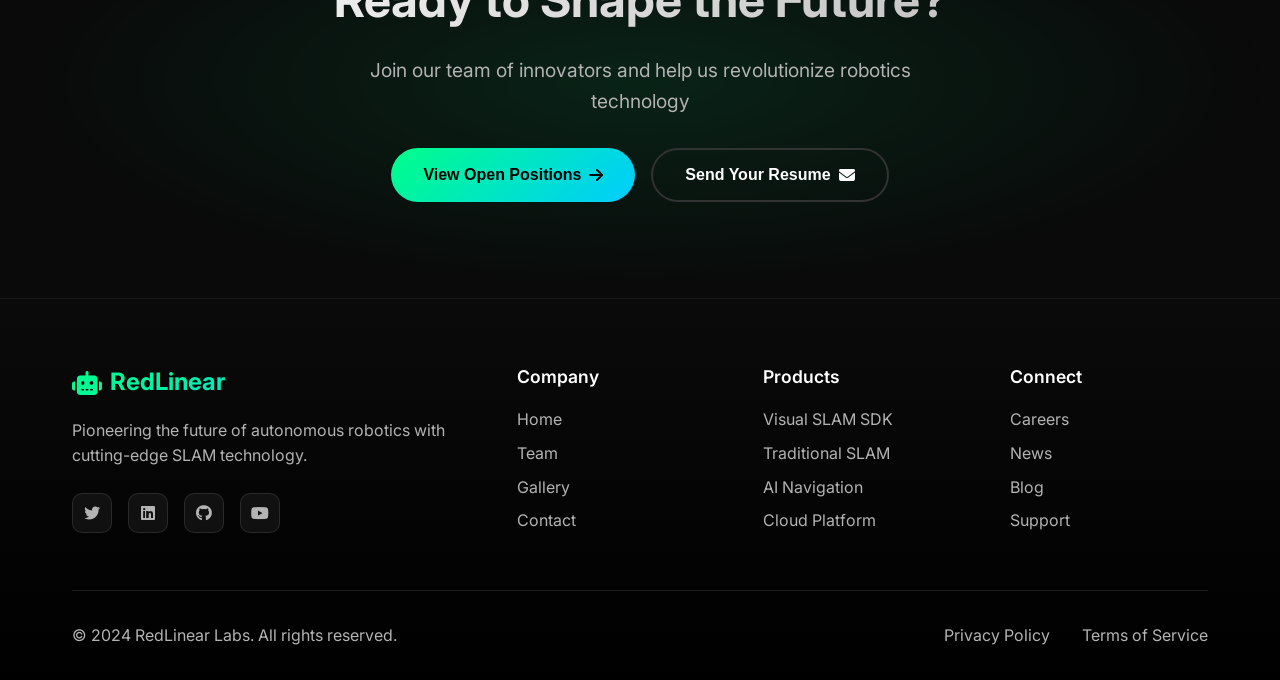
==== commit 5113b499: "Add website" ====
--- a/team.html
+++ b/team.html
@@ -101,7 +101,7 @@
                     <div class="member-info">
                         <h3>Ankit Kumar Duvedi</h3>
                         <p class="role">CEO & Co-Founder</p>
-                        <p class="description">Visionary leader with 8+ years in robotics and AI. Former Google AI researcher specializing in computer vision and autonomous systems.</p>
+                        <p class="description"></p>
                         <div class="skills">
                             <span class="skill">AI/ML</span>
                             <span class="skill">Computer Vision</span>
@@ -130,7 +130,7 @@
                     <div class="member-info">
                         <h3>Anurag Verma</h3>
                         <p class="role">CTO & Co-Founder</p>
-                        <p class="description">Robotics engineer with expertise in SLAM algorithms and sensor fusion. PhD in Robotics from MIT, former Tesla Autopilot team member.</p>
+                        <p class="description"></p>
                         <div class="skills">
                             <span class="skill">SLAM</span>
                             <span class="skill">Robotics</span>
@@ -159,7 +159,7 @@
                     <div class="member-info">
                         <h3>Om Gupta</h3>
                         <p class="role">Lead Software Engineer</p>
-                        <p class="description">Full-stack developer with deep expertise in real-time systems and cloud architecture. Former Amazon AWS engineer with 6+ years experience.</p>
+                        <p class="description"></p>
                         <div class="skills">
                             <span class="skill">Backend</span>
                             <span class="skill">Cloud</span>
@@ -188,7 +188,7 @@
                     <div class="member-info">
                         <h3>Shivanchal Mishra</h3>
                         <p class="role">Head of Product & Strategy</p>
-                        <p class="description">Product strategist with MBA from Stanford. Former McKinsey consultant specializing in deep tech startups and go-to-market strategies.</p>
+                        <p class="description"></p>
                         <div class="skills">
                             <span class="skill">Strategy</span>
                             <span class="skill">Product</span>
